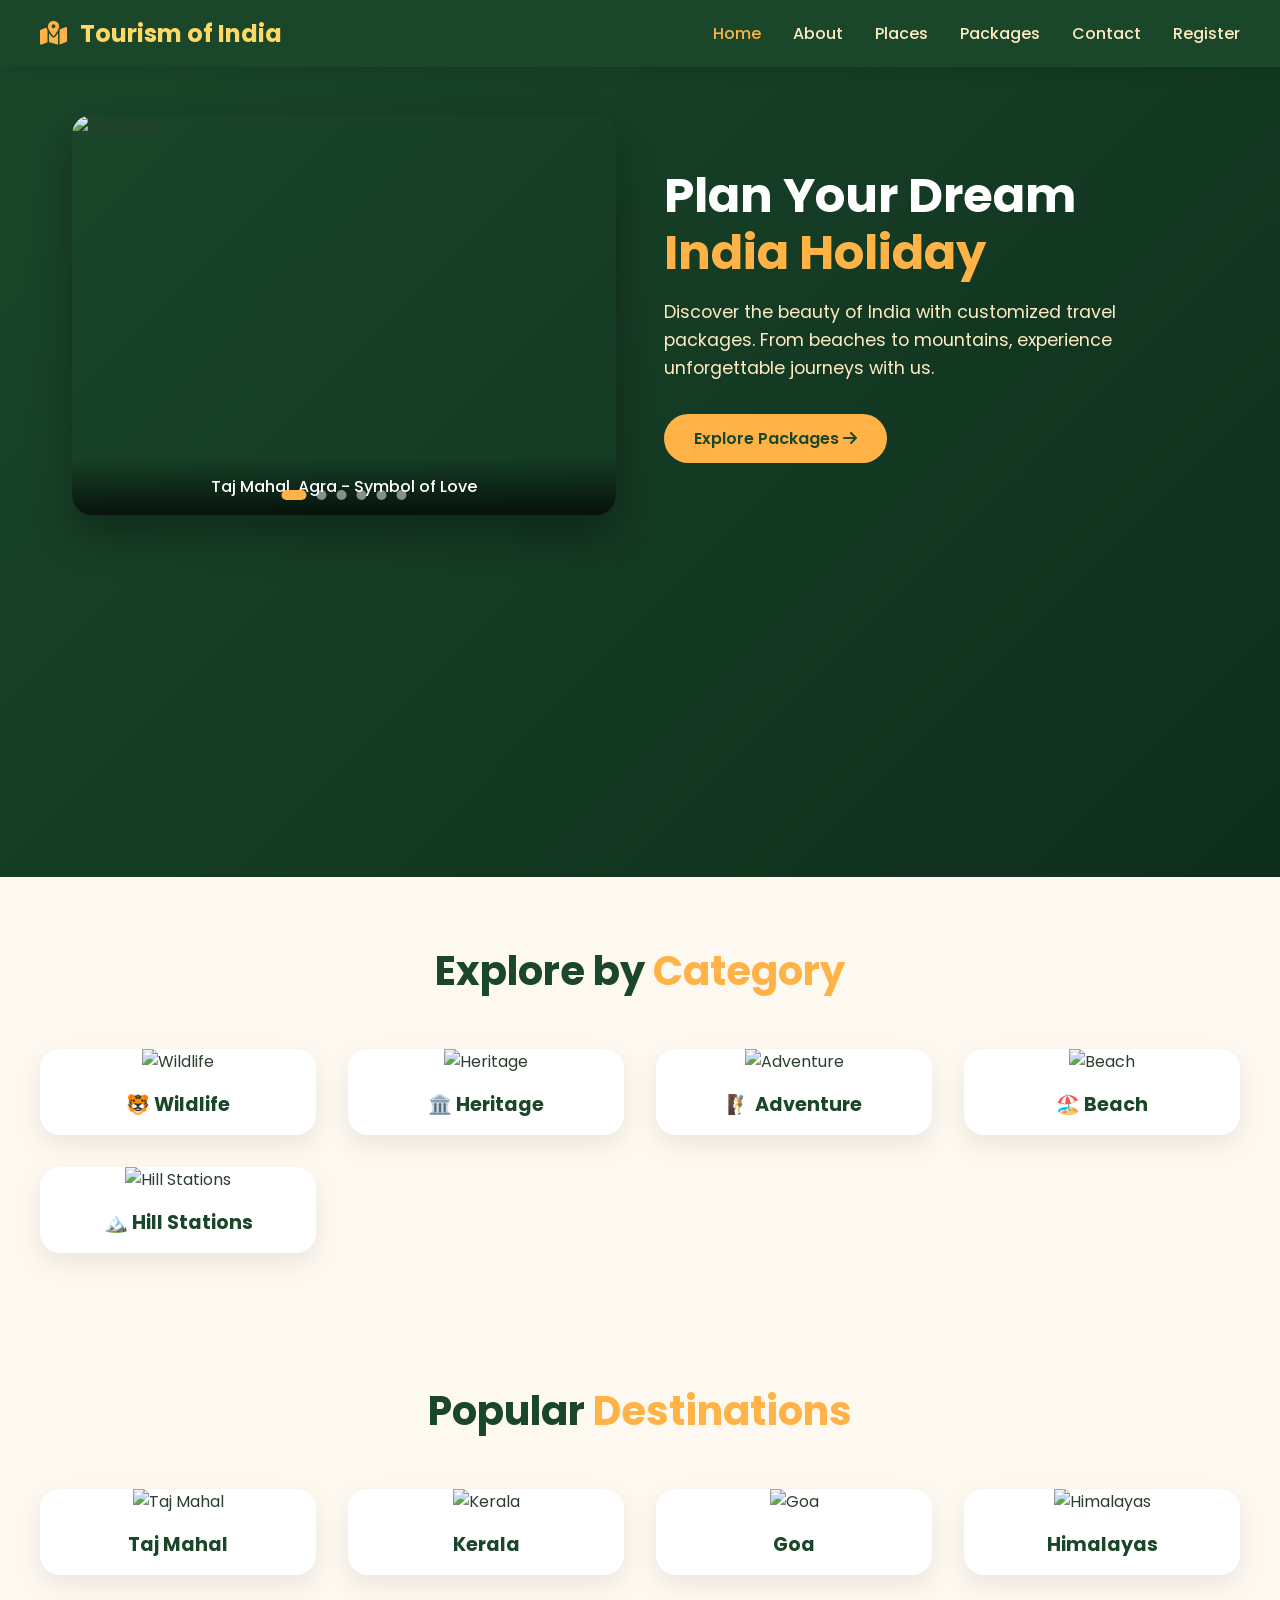
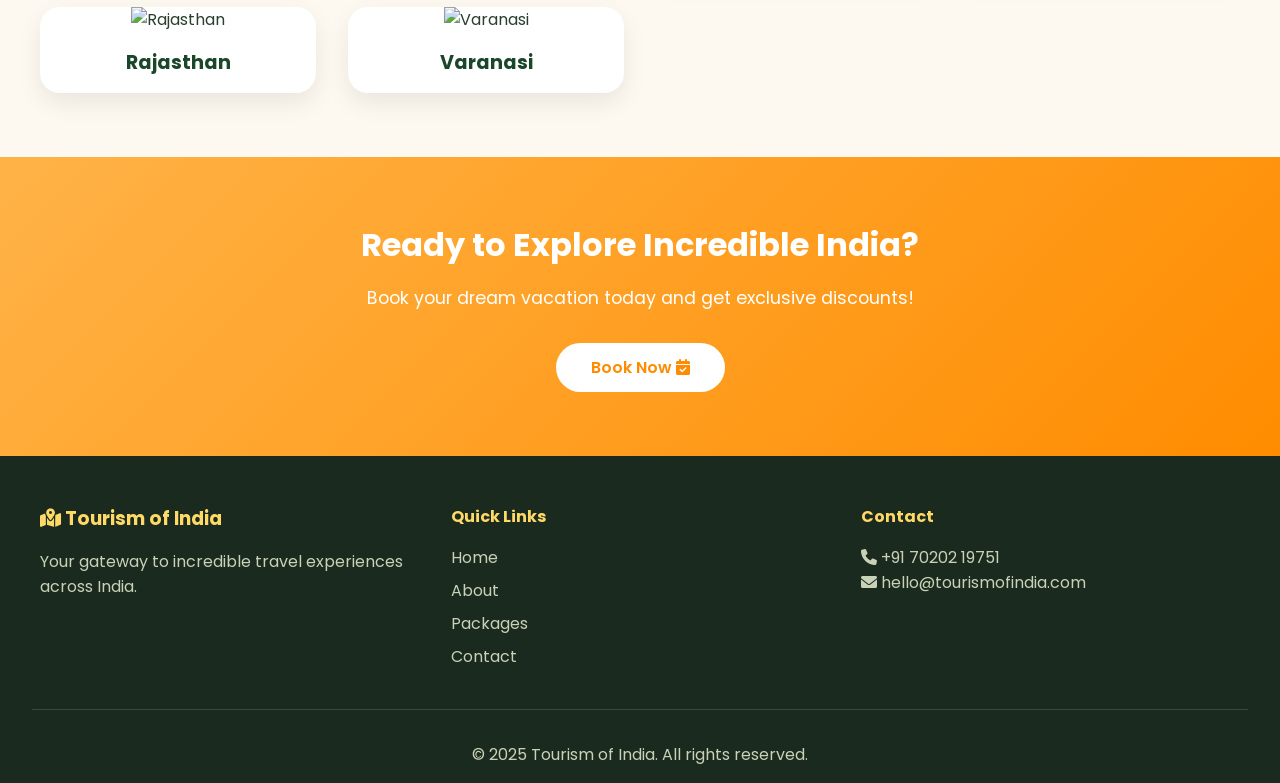
==== index.html @ aed5aa7e "Add files via upload" ====
<!DOCTYPE html>
<html lang="en">
<head>
  <meta charset="UTF-8">
  <meta name="viewport" content="width=device-width, initial-scale=1.0, viewport-fit=cover">
  <title>Incredible India | Tourism of India</title>

  <!-- SEO -->
  <meta name="description" content="Explore the best tourism destinations in India including Taj Mahal, Kerala, Goa, Rajasthan and more. Book amazing travel packages.">
  <meta name="keywords" content="India tourism, travel India, Goa, Kerala, Taj Mahal, Rajasthan tour">
  <meta name="author" content="Tourism of India">

  <!-- Favicon -->
  <link rel="icon" href="https://cdn-icons-png.flaticon.com/512/684/684908.png">

  <!-- Fonts & Icons -->
  <link rel="preconnect" href="https://fonts.googleapis.com">
  <link rel="preconnect" href="https://fonts.gstatic.com" crossorigin>
  <link href="https://fonts.googleapis.com/css2?family=Poppins:wght@300;400;500;600;700;800&display=swap" rel="stylesheet">
  <link rel="stylesheet" href="https://cdnjs.cloudflare.com/ajax/libs/font-awesome/6.0.0/css/all.min.css">

  <style>
    * {
      margin: 0;
      padding: 0;
      box-sizing: border-box;
    }

    body {
      font-family: 'Poppins', sans-serif;
      background: #fef9f0;
      color: #2c3e2f;
      overflow-x: hidden;
    }

    /* ================= NAVBAR ================= */
    .navbar {
      background: #1a472a;
      padding: 1rem 2rem;
      position: sticky;
      top: 0;
      z-index: 1000;
      box-shadow: 0 4px 15px rgba(0,0,0,0.1);
    }
    .nav-container {
      max-width: 1200px;
      margin: 0 auto;
      display: flex;
      justify-content: space-between;
      align-items: center;
      flex-wrap: wrap;
    }
    .logo {
      font-size: 1.5rem;
      font-weight: 700;
      color: #ffd966;
    }
    .logo i {
      margin-right: 8px;
      color: #ffb347;
    }
    .nav-links {
      display: flex;
      gap: 2rem;
      list-style: none;
    }
    .nav-links a {
      text-decoration: none;
      color: #ffebc2;
      font-weight: 500;
      transition: 0.3s;
      font-size: 1rem;
    }
    .nav-links a:hover, .nav-links a.active {
      color: #ffb347;
    }
    .hamburger {
      display: none;
      font-size: 1.5rem;
      color: white;
      cursor: pointer;
    }

    /* ================= HERO SECTION ================= */
    .hero {
      min-height: 90vh;
      background: linear-gradient(135deg, #1a472a, #0e2e1c);
      position: relative;
      overflow: hidden;
    }
    .hero-grid {
      max-width: 1200px;
      margin: 0 auto;
      padding: 3rem 2rem;
      display: grid;
      grid-template-columns: 1fr 1fr;
      gap: 3rem;
      align-items: center;
    }
    .hero-slider {
      position: relative;
      border-radius: 20px;
      overflow: hidden;
      box-shadow: 0 20px 40px rgba(0,0,0,0.3);
    }
    .slider-container {
      position: relative;
      height: 400px;
    }
    .slide {
      position: absolute;
      top: 0;
      left: 0;
      width: 100%;
      height: 100%;
      opacity: 0;
      transition: opacity 0.5s ease;
    }
    .slide.active {
      opacity: 1;
    }
    .slide img {
      width: 100%;
      height: 100%;
      object-fit: cover;
    }
    .slide-caption {
      position: absolute;
      bottom: 0;
      left: 0;
      right: 0;
      background: linear-gradient(transparent, rgba(0,0,0,0.7));
      color: white;
      padding: 1rem;
      text-align: center;
      font-weight: 500;
    }
    .slider-dots {
      position: absolute;
      bottom: 15px;
      left: 50%;
      transform: translateX(-50%);
      display: flex;
      gap: 10px;
      z-index: 10;
    }
    .dot {
      width: 10px;
      height: 10px;
      border-radius: 50%;
      background: rgba(255,255,255,0.5);
      cursor: pointer;
      transition: 0.3s;
    }
    .dot.active {
      background: #ffb347;
      width: 25px;
      border-radius: 10px;
    }
    .hero-content h1 {
      font-size: 3rem;
      color: white;
      margin-bottom: 1rem;
      line-height: 1.2;
    }
    .hero-content h1 span {
      color: #ffb347;
    }
    .hero-content p {
      font-size: 1.1rem;
      color: #ffebc2;
      margin-bottom: 2rem;
      line-height: 1.6;
    }
    .btn-primary {
      display: inline-block;
      background: #ffb347;
      color: #1a472a;
      padding: 12px 30px;
      border-radius: 50px;
      text-decoration: none;
      font-weight: 600;
      transition: 0.3s;
    }
    .btn-primary:hover {
      background: #e67e22;
      color: white;
      transform: translateX(5px);
    }

    /* ================= CATEGORIES ================= */
    .categories, .highlights {
      padding: 4rem 2rem;
    }
    .container {
      max-width: 1200px;
      margin: 0 auto;
    }
    .section-title {
      text-align: center;
      font-size: 2.5rem;
      margin-bottom: 3rem;
      color: #1a472a;
    }
    .section-title span {
      color: #ffb347;
    }
    .categories-grid, .highlights-grid {
      display: grid;
      grid-template-columns: repeat(auto-fit, minmax(220px, 1fr));
      gap: 2rem;
    }
    .category-card, .highlight-card {
      background: white;
      border-radius: 20px;
      overflow: hidden;
      box-shadow: 0 10px 25px rgba(0,0,0,0.08);
      transition: all 0.3s ease;
      cursor: pointer;
      text-align: center;
    }
    .category-card:hover, .highlight-card:hover {
      transform: translateY(-10px);
      box-shadow: 0 20px 35px rgba(0,0,0,0.15);
    }
    .category-card img, .highlight-card img {
      width: 100%;
      height: 200px;
      object-fit: cover;
      transition: 0.3s;
    }
    .category-card h3, .highlight-card h3 {
      padding: 1rem;
      font-size: 1.2rem;
      color: #1a472a;
    }

    /* ================= CTA SECTION ================= */
    .cta-section {
      background: linear-gradient(135deg, #ffb347, #ff8c00);
      padding: 4rem 2rem;
      text-align: center;
      color: white;
    }
    .cta-section h2 {
      font-size: 2rem;
      margin-bottom: 1rem;
    }
    .cta-section p {
      font-size: 1.1rem;
      margin-bottom: 2rem;
    }
    .btn-cta {
      background: white;
      color: #ff8c00;
      padding: 12px 35px;
      border-radius: 50px;
      text-decoration: none;
      font-weight: 600;
      transition: 0.3s;
      display: inline-block;
    }
    .btn-cta:hover {
      background: #1a472a;
      color: white;
      transform: scale(1.05);
    }

    /* ================= MODAL ================= */
    .modal-overlay {
      position: fixed;
      top: 0;
      left: 0;
      width: 100%;
      height: 100%;
      background: rgba(0,0,0,0.85);
      backdrop-filter: blur(5px);
      z-index: 2000;
      display: flex;
      align-items: center;
      justify-content: center;
      visibility: hidden;
      opacity: 0;
      transition: all 0.3s ease;
    }
    .modal-overlay.active {
      visibility: visible;
      opacity: 1;
    }
    .modal-container {
      background: white;
      max-width: 600px;
      width: 90%;
      border-radius: 30px;
      max-height: 90vh;
      overflow-y: auto;
      animation: fadeUp 0.3s ease;
    }
    @keyframes fadeUp {
      from {
        opacity: 0;
        transform: translateY(40px);
      }
      to {
        opacity: 1;
        transform: translateY(0);
      }
    }
    .modal-header {
      background: linear-gradient(135deg, #1a472a, #2b5e3b);
      color: white;
      padding: 1.2rem 1.8rem;
      display: flex;
      justify-content: space-between;
      align-items: center;
      border-radius: 30px 30px 0 0;
    }
    .modal-header h2 {
      font-size: 1.4rem;
    }
    .close-modal {
      background: none;
      border: none;
      font-size: 2rem;
      color: white;
      cursor: pointer;
    }
    .modal-body {
      padding: 1.5rem;
    }
    .modal-img {
      width: 100%;
      height: 200px;
      object-fit: cover;
      border-radius: 15px;
      margin-bottom: 1rem;
    }
    .modal-price {
      font-size: 1.8rem;
      font-weight: bold;
      color: #ff8c00;
      margin: 1rem 0;
    }
    .info-grid {
      background: #f8f4ea;
      padding: 1rem;
      border-radius: 15px;
      margin: 1rem 0;
      display: grid;
      grid-template-columns: repeat(auto-fit, minmax(200px,1fr));
      gap: 0.8rem;
    }
    .info-item {
      display: flex;
      align-items: center;
      gap: 8px;
      font-size: 0.9rem;
    }
    .info-item i {
      color: #ffb347;
    }
    .booking-form input, .booking-form select {
      width: 100%;
      padding: 10px;
      margin: 8px 0;
      border-radius: 10px;
      border: 1px solid #ddd;
    }
    .book-btn {
      background: #ffb347;
      border: none;
      padding: 12px;
      font-weight: bold;
      border-radius: 30px;
      width: 100%;
      cursor: pointer;
      margin-top: 15px;
    }
    .book-btn:hover {
      background: #e67e22;
      color: white;
    }
    .success-msg {
      background: #d4edda;
      color: #155724;
      padding: 10px;
      border-radius: 10px;
      text-align: center;
      margin-top: 10px;
    }

    /* ================= FOOTER ================= */
    .footer {
      background: #1a2a1f;
      color: #c9d1b7;
      padding: 3rem 2rem 1rem;
    }
    .footer-container {
      max-width: 1200px;
      margin: 0 auto;
      display: grid;
      grid-template-columns: repeat(auto-fit, minmax(250px, 1fr));
      gap: 2rem;
    }
    .footer-col h3, .footer-col h4 {
      color: #ffd966;
      margin-bottom: 1rem;
    }
    .footer-col ul {
      list-style: none;
    }
    .footer-col ul li {
      margin-bottom: 0.5rem;
    }
    .footer-col ul li a {
      color: #c9d1b7;
      text-decoration: none;
    }
    .footer-col ul li a:hover {
      color: #ffb347;
    }
    .footer-bottom {
      text-align: center;
      padding-top: 2rem;
      margin-top: 2rem;
      border-top: 1px solid #3a4a3a;
    }

    @media (max-width: 768px) {
      .hero-grid {
        grid-template-columns: 1fr;
      }
      .nav-links {
        display: none;
        position: absolute;
        top: 70px;
        left: 0;
        right: 0;
        background: #1a472a;
        flex-direction: column;
        padding: 1rem;
        text-align: center;
        gap: 1rem;
      }
      .nav-links.show {
        display: flex;
      }
      .hamburger {
        display: block;
      }
      .section-title {
        font-size: 1.8rem;
      }
      .hero-content h1 {
        font-size: 2rem;
      }
    }
  </style>
</head>

<body>

<!-- ================= NAVBAR ================= -->
<nav class="navbar">
  <div class="nav-container">
    <div class="logo">
      <i class="fas fa-map-marked-alt"></i>
      Tourism of India
    </div>
    <ul class="nav-links" id="navLinks">
      <li><a href="index.html" class="active">Home</a></li>
      <li><a href="about.html">About</a></li>
      <li><a href="places.html">Places</a></li>
      <li><a href="package.html">Packages</a></li>
      <li><a href="contact.html">Contact</a></li>
      <li><a href="register.html">Register</a></li>
    </ul>
    <div class="hamburger" id="hamburger">
      <i class="fas fa-bars"></i>
    </div>
  </div>
</nav>

<!-- ================= HERO SECTION ================= -->
<section class="hero">
  <div class="hero-grid">
    <div class="hero-slider">
      <div class="slider-container" id="heroSlider">
        <div class="slide active">
          <img src="images/tajmahal.jpg" alt="Taj Mahal">
          <div class="slide-caption">Taj Mahal, Agra - Symbol of Love</div>
        </div>
        <div class="slide">
          <img src="images/kerala-backwaters.jpg" alt="Kerala Backwaters">
          <div class="slide-caption">Kerala - God's Own Country</div>
        </div>
        <div class="slide">
          <img src="images/beachGoa.jpg" alt="Goa Beach">
          <div class="slide-caption">Goa - Beach Paradise</div>
        </div>
        <div class="slide">
          <img src="images/himalayas.jpg" alt="Himalayas">
          <div class="slide-caption">Himalayas - The Abode of Snow</div>
        </div>
        <div class="slide">
          <img src="images/rajasthanfort.jpg" alt="Rajasthan">
          <div class="slide-caption">Rajasthan - Royal Heritage</div>
        </div>
        <div class="slide">
          <img src="images/Spiritual.jpg" alt="Varanasi">
          <div class="slide-caption">Varanasi - Spiritual Capital</div>
        </div>
      </div>
      <div class="slider-dots" id="sliderDots"></div>
    </div>
    <div class="hero-content">
      <h1>Plan Your Dream <span>India Holiday</span></h1>
      <p>Discover the beauty of India with customized travel packages. From beaches to mountains, experience unforgettable journeys with us.</p>
      <a href="package.html" class="btn-primary">
        Explore Packages <i class="fas fa-arrow-right"></i>
      </a>
    </div>
  </div>
</section>

<!-- ================= CATEGORIES ================= -->
<section class="categories">
  <div class="container">
    <h2 class="section-title">Explore by <span>Category</span></h2>
    <div class="categories-grid">
      <div class="category-card" data-place="Wildlife Sanctuaries">
        <img src="images/wildlife.jpg" alt="Wildlife">
        <h3>🐯 Wildlife</h3>
      </div>
      <div class="category-card" data-place="Heritage Sites">
        <img src="images/heritage1.jpg" alt="Heritage">
        <h3>🏛️ Heritage</h3>
      </div>
      <div class="category-card" data-place="Adventure Sports">
        <img src="images/adventure.jpg" alt="Adventure">
        <h3>🧗 Adventure</h3>
      </div>
      <div class="category-card" data-place="Beach Destinations">
        <img src="images/beachGoa.jpg" alt="Beach">
        <h3>🏖️ Beach</h3>
      </div>
      <div class="category-card" data-place="Hill Stations">
        <img src="images/hillsstation.jpg" alt="Hill Stations">
        <h3>🏔️ Hill Stations</h3>
      </div>
    </div>
  </div>
</section>

<!-- ================= HIGHLIGHTS ================= -->
<section class="highlights">
  <div class="container">
    <h2 class="section-title">Popular <span>Destinations</span></h2>
    <div class="highlights-grid">
      <div class="highlight-card" data-place="Taj Mahal">
        <img src="images/tajmahal.jpg" alt="Taj Mahal">
        <h3>Taj Mahal</h3>
      </div>
      <div class="highlight-card" data-place="Kerala Backwaters">
        <img src="images/kerala-backwaters.jpg" alt="Kerala">
        <h3>Kerala</h3>
      </div>
      <div class="highlight-card" data-place="Goa Beaches">
        <img src="images/beachGoa.jpg" alt="Goa">
        <h3>Goa</h3>
      </div>
      <div class="highlight-card" data-place="Himalayas">
        <img src="images/himalayas.jpg" alt="Himalayas">
        <h3>Himalayas</h3>
      </div>
      <div class="highlight-card" data-place="Rajasthan Desert">
        <img src="images/rajasthanfort.jpg" alt="Rajasthan">
        <h3>Rajasthan</h3>
      </div>
      <div class="highlight-card" data-place="Varanasi Ghats">
        <img src="images/Spiritual.jpg" alt="Varanasi">
        <h3>Varanasi</h3>
      </div>
    </div>
  </div>
</section>

<!-- ================= CALL TO ACTION ================= -->
<section class="cta-section">
  <h2>Ready to Explore Incredible India?</h2>
  <p>Book your dream vacation today and get exclusive discounts!</p>
  <a href="package.html" class="btn-cta">Book Now <i class="fas fa-calendar-check"></i></a>
</section>

<!-- ================= FOOTER ================= -->
<footer class="footer">
  <div class="footer-container">
    <div class="footer-col">
      <h3><i class="fas fa-map-marked-alt"></i> Tourism of India</h3>
      <p>Your gateway to incredible travel experiences across India.</p>
    </div>
    <div class="footer-col">
      <h4>Quick Links</h4>
      <ul>
        <li><a href="index.html">Home</a></li>
        <li><a href="about.html">About</a></li>
        <li><a href="package.html">Packages</a></li>
        <li><a href="contact.html">Contact</a></li>
      </ul>
    </div>
    <div class="footer-col">
      <h4>Contact</h4>
      <p><i class="fas fa-phone"></i> +91 70202 19751</p>
      <p><i class="fas fa-envelope"></i> hello@tourismofindia.com</p>
    </div>
  </div>
  <div class="footer-bottom">
    <p>© 2025 Tourism of India. All rights reserved.</p>
  </div>
</footer>

<!-- ================= MODAL ================= -->
<div id="placeModal" class="modal-overlay">
  <div class="modal-container">
    <div class="modal-header">
      <h2 id="modalPlaceName">Place Name</h2>
      <button class="close-modal" id="closeModalBtn">&times;</button>
    </div>
    <div class="modal-body">
      <img id="modalImg" class="modal-img" src="" alt="place">
      <p id="modalDesc" class="modal-desc"></p>
      <div id="infoHighlights" class="info-grid"></div>
      <div class="modal-price" id="modalPrice"></div>
      <div class="booking-form">
        <h3><i class="fas fa-chair"></i> Book Your Seat Now</h3>
        <input type="text" id="visitorName" placeholder="Full Name" required>
        <input type="email" id="visitorEmail" placeholder="Email ID" required>
        <select id="seatCount">
          <option value="1">1 Seat</option>
          <option value="2">2 Seats</option>
          <option value="3">3 Seats</option>
          <option value="4">4 Seats</option>
          <option value="5">5 Seats</option>
          <option value="6">6 Seats</option>
        </select>
        <input type="date" id="travelDate" required>
        <button class="book-btn" id="confirmBooking">✅ Confirm Booking</button>
        <div id="bookingMsg"></div>
      </div>
    </div>
  </div>
</div>

<script>
  // ================= PLACES DATABASE =================
  const placesData = {
    "Taj Mahal": {
      img: "images/tajmahal.jpg",
      desc: "The Taj Mahal, an ivory-white marble mausoleum, was commissioned by Shah Jahan in 1632. It's one of the Seven Wonders of the World and a UNESCO World Heritage Site.",
      bestTime: "October to March",
      entryFee: "₹50 (Indians) / ₹1100 (Foreigners)",
      price: "₹1299",
      highlights: "Mughal architecture, Yamuna river view, Mehtab Bagh, Sunrise view"
    },
    "Kerala Backwaters": {
      img: "images/kerala-backwaters.jpg",
      desc: "The backwaters of Kerala are a network of brackish lagoons and lakes. Experience tranquility aboard a traditional houseboat.",
      bestTime: "September to March",
      entryFee: "Houseboat packages start at ₹4000",
      price: "₹1899",
      highlights: "Houseboat cruise, fresh seafood, ayurveda, paddy fields"
    },
    "Goa Beaches": {
      img: "images/beachGoa.jpg",
      desc: "Goa is famous for stunning beaches like Baga, Calangute, and Palolem. From water sports to Portuguese architecture, Goa offers perfect blend of relaxation and adventure.",
      bestTime: "November to February",
      entryFee: "Free entry to public beaches",
      price: "₹1499",
      highlights: "Water sports, beach shacks, night markets, Portuguese churches"
    },
    "Himalayas": {
      img: "images/himalayas.jpg",
      desc: "The Himalayas are home to some of the highest peaks in the world. Perfect for trekking, spiritual retreats, and breathtaking views.",
      bestTime: "April to June, September to November",
      entryFee: "Varies by location",
      price: "₹2499",
      highlights: "Trekking, mountain views, monasteries, adventure activities"
    },
    "Rajasthan Desert": {
      img: "images/rajasthanfort.jpg",
      desc: "Rajasthan offers royal palaces, desert safaris, and rich cultural heritage. Experience the vibrant colors of India.",
      bestTime: "October to March",
      entryFee: "Fort entry varies",
      price: "₹1999",
      highlights: "Desert safari, camel ride, royal palaces, folk dance"
    },
    "Varanasi Ghats": {
      img: "images/Spiritual.jpg",
      desc: "Varanasi, situated on the banks of River Ganga, is one of the oldest living cities. The Ganga Aarti is a mesmerizing spiritual experience.",
      bestTime: "October to March",
      entryFee: "Free, boat ride ~₹300",
      price: "₹999",
      highlights: "Ganga Aarti, boat ride, narrow alleyways, temples"
    },
    "Wildlife Sanctuaries": {
      img: "images/wildlife.jpg",
      desc: "India's wildlife sanctuaries are home to tigers, elephants, rhinos, and diverse flora and fauna.",
      bestTime: "October to March",
      entryFee: "₹100-₹500",
      price: "₹1499",
      highlights: "Jungle safari, tiger spotting, bird watching, nature trails"
    },
    "Heritage Sites": {
      img: "images/heritage1.jpg",
      desc: "India's heritage sites showcase ancient architecture, historical monuments, and rich cultural history.",
      bestTime: "October to March",
      entryFee: "Varies by monument",
      price: "₹1299",
      highlights: "Historical monuments, architecture, photography, cultural tours"
    },
    "Adventure Sports": {
      img: "images/adventure.jpg",
      desc: "Experience thrilling adventure activities like river rafting, paragliding, bungee jumping, and trekking.",
      bestTime: "September to June",
      entryFee: "Activity-based pricing",
      price: "₹1999",
      highlights: "River rafting, paragliding, trekking, camping, rock climbing"
    },
    "Beach Destinations": {
      img: "images/beachGoa.jpg",
      desc: "India's beaches offer sun, sand, water sports, and relaxing coastal experiences.",
      bestTime: "November to February",
      entryFee: "Free",
      price: "₹1299",
      highlights: "Swimming, water sports, sunset views, beach shacks"
    },
    "Hill Stations": {
      img: "images/hillsstation.jpg",
      desc: "Escape to India's beautiful hill stations with cool climate, scenic views, and peaceful surroundings.",
      bestTime: "March to June",
      entryFee: "Free",
      price: "₹1099",
      highlights: "Scenic views, nature walks, photography, local culture"
    }
  };

  // ================= MODAL FUNCTION =================
  function getGenericInfo(placeName) {
    return {
      img: "images/india-tourism.jpg",
      desc: `${placeName} is a beautiful tourist destination in India. Enjoy local culture, scenic views, and memorable experiences. Book your visit today!`,
      bestTime: "October to March",
      entryFee: "Varies by location",
      price: "₹999",
      highlights: "Local sightseeing, cultural heritage, scenic beauty"
    };
  }

  let currentPlace = null;
  const modal = document.getElementById('placeModal');
  const closeBtn = document.getElementById('closeModalBtn');

  function openPlaceModal(placeName) {
    const info = placesData[placeName] || getGenericInfo(placeName);
    currentPlace = { name: placeName, ...info };
    
    document.getElementById('modalPlaceName').innerText = placeName;
    document.getElementById('modalImg').src = info.img;
    document.getElementById('modalDesc').innerText = info.desc;
    document.getElementById('modalPrice').innerHTML = `💰 ${info.price} per person`;
    
    document.getElementById('infoHighlights').innerHTML = `
      <div class="info-item"><i class="fas fa-calendar-alt"></i> Best Time: ${info.bestTime}</div>
      <div class="info-item"><i class="fas fa-ticket-alt"></i> Entry: ${info.entryFee}</div>
      <div class="info-item"><i class="fas fa-star"></i> Highlights: ${info.highlights}</div>
    `;
    
    document.getElementById('visitorName').value = '';
    document.getElementById('visitorEmail').value = '';
    document.getElementById('travelDate').value = '';
    document.getElementById('bookingMsg').innerHTML = '';
    
    const today = new Date().toISOString().split('T')[0];
    document.getElementById('travelDate').min = today;
    
    modal.classList.add('active');
  }

  function closeModal() {
    modal.classList.remove('active');
  }

  // ================= BOOKING HANDLER =================
  document.getElementById('confirmBooking').addEventListener('click', () => {
    const name = document.getElementById('visitorName').value;
    const email = document.getElementById('visitorEmail').value;
    const seats = document.getElementById('seatCount').value;
    const date = document.getElementById('travelDate').value;
    
    if (!name || !email || !date) {
      document.getElementById('bookingMsg').innerHTML = '<div style="background:#f8d7da; padding:10px; border-radius:10px; color:#721c24;">❌ Please fill all fields!</div>';
      return;
    }
    
    if (!email.includes('@')) {
      document.getElementById('bookingMsg').innerHTML = '<div style="background:#f8d7da; padding:10px; border-radius:10px; color:#721c24;">❌ Enter valid email!</div>';
      return;
    }
    
    const pricePerSeat = parseInt(currentPlace.price.replace('₹', ''));
    const total = pricePerSeat * parseInt(seats);
    
    document.getElementById('bookingMsg').innerHTML = `
      <div class="success-msg">
        ✅ <strong>Booking Confirmed!</strong><br>
        📍 ${currentPlace.name} | 🎫 ${seats} seat(s) | 💰 Total: ₹${total}<br>
        📧 Confirmation sent to ${email}<br>
        🙏 Thank you ${name}! Happy Journey with Tourism of India!
      </div>
    `;
    
    document.getElementById('visitorName').value = '';
    document.getElementById('visitorEmail').value = '';
    document.getElementById('seatCount').value = '1';
    document.getElementById('travelDate').value = '';
  });

  // ================= CLICK HANDLERS =================
  document.querySelectorAll('.highlight-card, .category-card').forEach(card => {
    card.addEventListener('click', () => {
      const placeName = card.getAttribute('data-place') || card.querySelector('h3')?.innerText.replace(/[🐯🏛️🧗🏖️🏔️]/g, '').trim();
      openPlaceModal(placeName);
    });
  });

  closeBtn.addEventListener('click', closeModal);
  modal.addEventListener('click', (e) => {
    if (e.target === modal) closeModal();
  });
  document.addEventListener('keydown', (e) => {
    if (e.key === 'Escape' && modal.classList.contains('active')) closeModal();
  });

  // ================= AUTO SLIDER =================
  let currentSlide = 0;
  const slides = document.querySelectorAll('.slide');
  const dotsContainer = document.getElementById('sliderDots');
  
  function createDots() {
    slides.forEach((_, index) => {
      const dot = document.createElement('div');
      dot.classList.add('dot');
      if(index === 0) dot.classList.add('active');
      dot.addEventListener('click', () => goToSlide(index));
      dotsContainer.appendChild(dot);
    });
  }
  
  function goToSlide(index) {
    slides.forEach(slide => slide.classList.remove('active'));
    document.querySelectorAll('.dot').forEach(dot => dot.classList.remove('active'));
    slides[index].classList.add('active');
    document.querySelectorAll('.dot')[index].classList.add('active');
    currentSlide = index;
  }
  
  function nextSlide() {
    currentSlide = (currentSlide + 1) % slides.length;
    goToSlide(currentSlide);
  }
  
  createDots();
  setInterval(nextSlide, 4000);
  
  // ================= HAMBURGER MENU =================
  const hamburger = document.getElementById('hamburger');
  const navLinks = document.getElementById('navLinks');
  
  hamburger.addEventListener('click', () => {
    navLinks.classList.toggle('show');
  });
  
  // ================= ACTIVE NAV LINK =================
  const currentPage = window.location.pathname.split("/").pop();
  document.querySelectorAll('.nav-links a').forEach(link => {
    if(link.getAttribute('href') === currentPage || (currentPage === "" && link.getAttribute('href') === "index.html")) {
      link.classList.add('active');
    }
  });
</script>

</body>
</html>
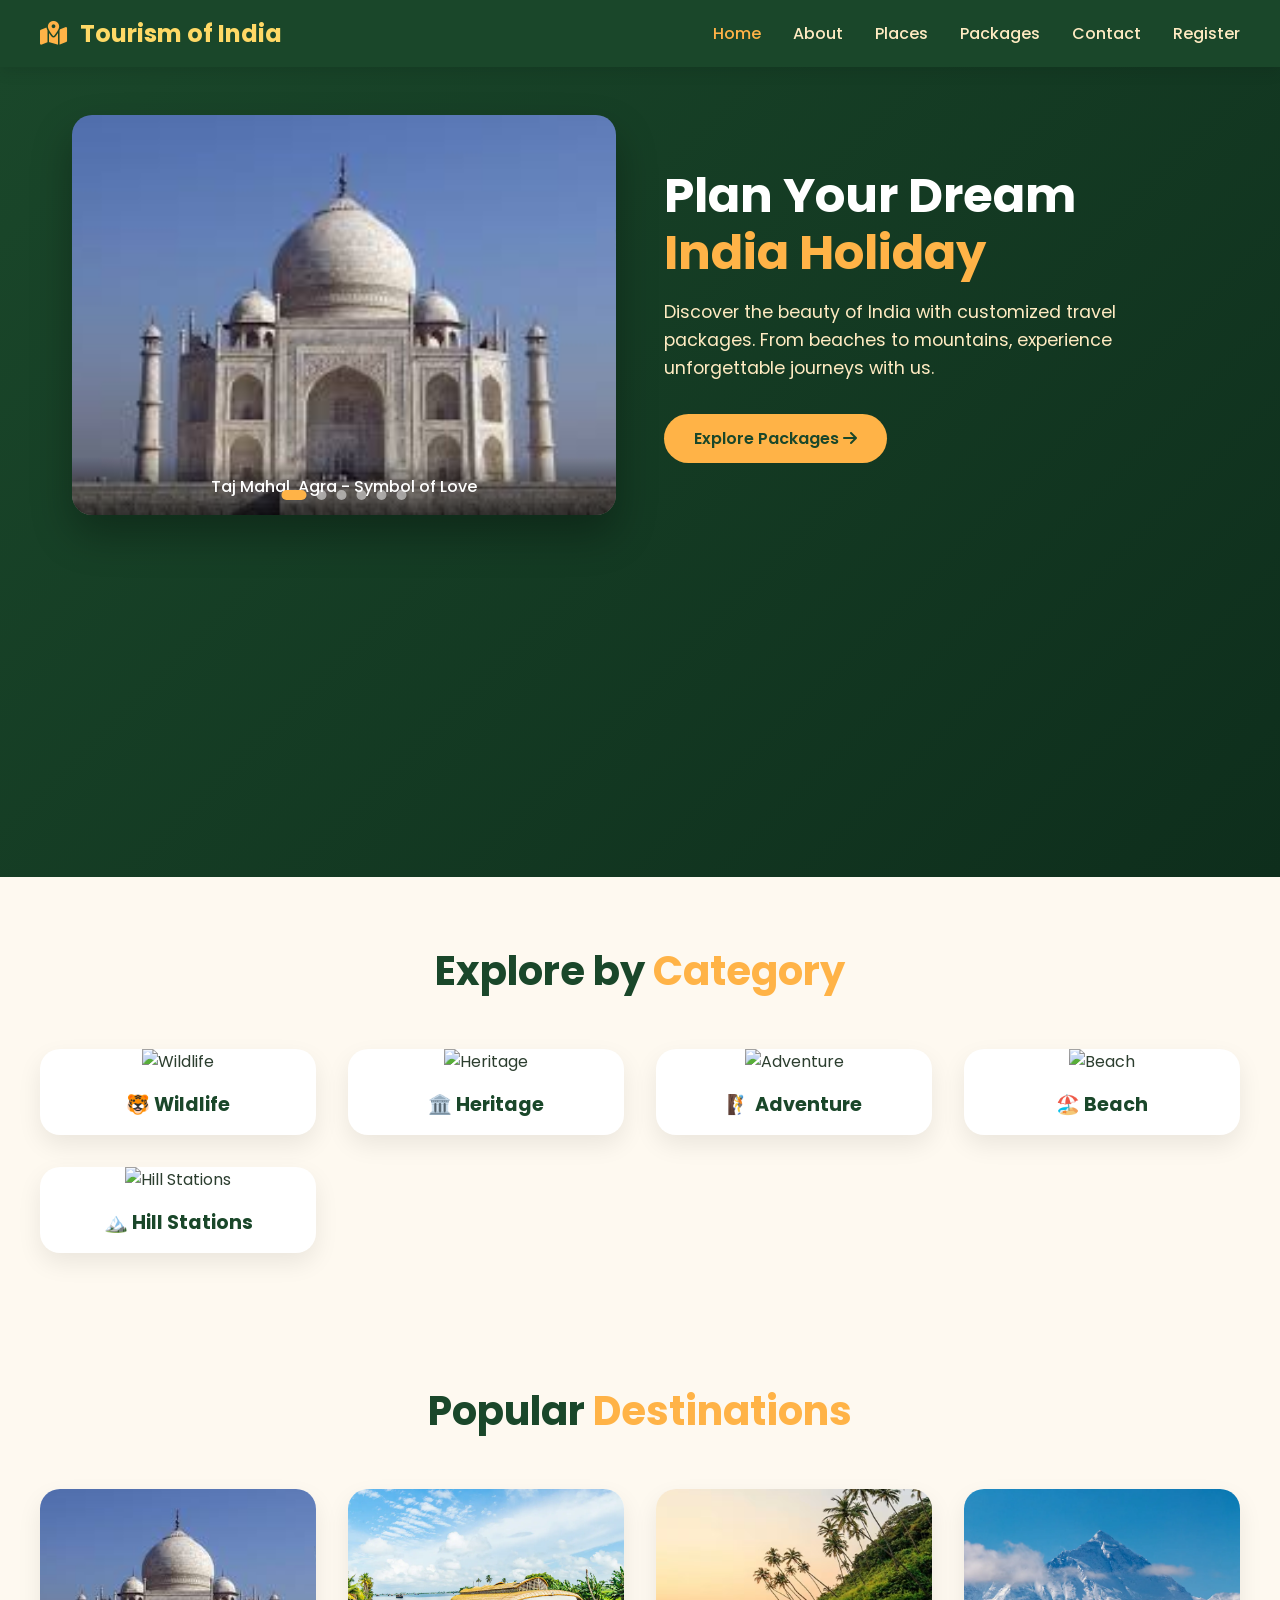
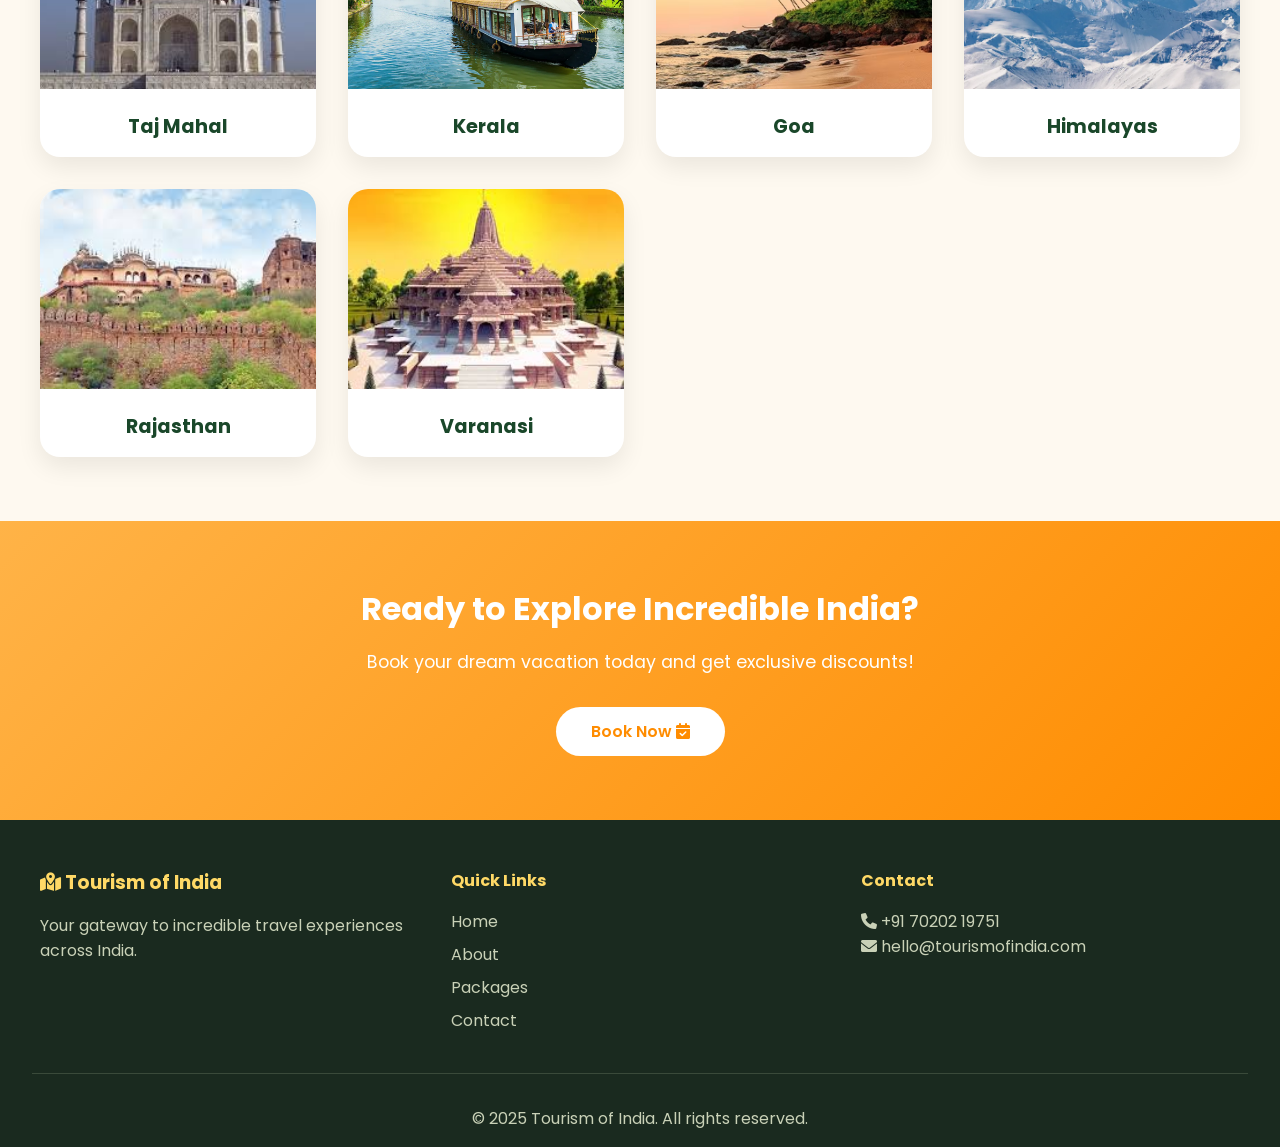
==== commit add0ec14: "Update index.html" ====
--- a/index.html
+++ b/index.html
@@ -487,27 +487,27 @@
     <div class="hero-slider">
       <div class="slider-container" id="heroSlider">
         <div class="slide active">
-          <img src="images/tajmahal.jpg" alt="Taj Mahal">
+          <img src="tajmahal.jpg" alt="Taj Mahal">
           <div class="slide-caption">Taj Mahal, Agra - Symbol of Love</div>
         </div>
         <div class="slide">
-          <img src="images/kerala-backwaters.jpg" alt="Kerala Backwaters">
+          <img src="kerala-backwaters.jpg" alt="Kerala Backwaters">
           <div class="slide-caption">Kerala - God's Own Country</div>
         </div>
         <div class="slide">
-          <img src="images/beachGoa.jpg" alt="Goa Beach">
+          <img src="beachGoa.jpg" alt="Goa Beach">
           <div class="slide-caption">Goa - Beach Paradise</div>
         </div>
         <div class="slide">
-          <img src="images/himalayas.jpg" alt="Himalayas">
+          <img src="himalayas.jpg" alt="Himalayas">
           <div class="slide-caption">Himalayas - The Abode of Snow</div>
         </div>
         <div class="slide">
-          <img src="images/rajasthanfort.jpg" alt="Rajasthan">
+          <img src="rajasthanfort.jpg" alt="Rajasthan">
           <div class="slide-caption">Rajasthan - Royal Heritage</div>
         </div>
         <div class="slide">
-          <img src="images/Spiritual.jpg" alt="Varanasi">
+          <img src="Spiritual.jpg" alt="Varanasi">
           <div class="slide-caption">Varanasi - Spiritual Capital</div>
         </div>
       </div>
@@ -558,27 +558,27 @@
     <h2 class="section-title">Popular <span>Destinations</span></h2>
     <div class="highlights-grid">
       <div class="highlight-card" data-place="Taj Mahal">
-        <img src="images/tajmahal.jpg" alt="Taj Mahal">
+        <img src="tajmahal.jpg" alt="Taj Mahal">
         <h3>Taj Mahal</h3>
       </div>
       <div class="highlight-card" data-place="Kerala Backwaters">
-        <img src="images/kerala-backwaters.jpg" alt="Kerala">
+        <img src="kerala-backwaters.jpg" alt="Kerala">
         <h3>Kerala</h3>
       </div>
       <div class="highlight-card" data-place="Goa Beaches">
-        <img src="images/beachGoa.jpg" alt="Goa">
+        <img src="beachGoa.jpg" alt="Goa">
         <h3>Goa</h3>
       </div>
       <div class="highlight-card" data-place="Himalayas">
-        <img src="images/himalayas.jpg" alt="Himalayas">
+        <img src="himalayas.jpg" alt="Himalayas">
         <h3>Himalayas</h3>
       </div>
       <div class="highlight-card" data-place="Rajasthan Desert">
-        <img src="images/rajasthanfort.jpg" alt="Rajasthan">
+        <img src="rajasthanfort.jpg" alt="Rajasthan">
         <h3>Rajasthan</h3>
       </div>
       <div class="highlight-card" data-place="Varanasi Ghats">
-        <img src="images/Spiritual.jpg" alt="Varanasi">
+        <img src="Spiritual.jpg" alt="Varanasi">
         <h3>Varanasi</h3>
       </div>
     </div>
@@ -890,4 +890,4 @@
 </script>
 
 </body>
-</html>+</html>
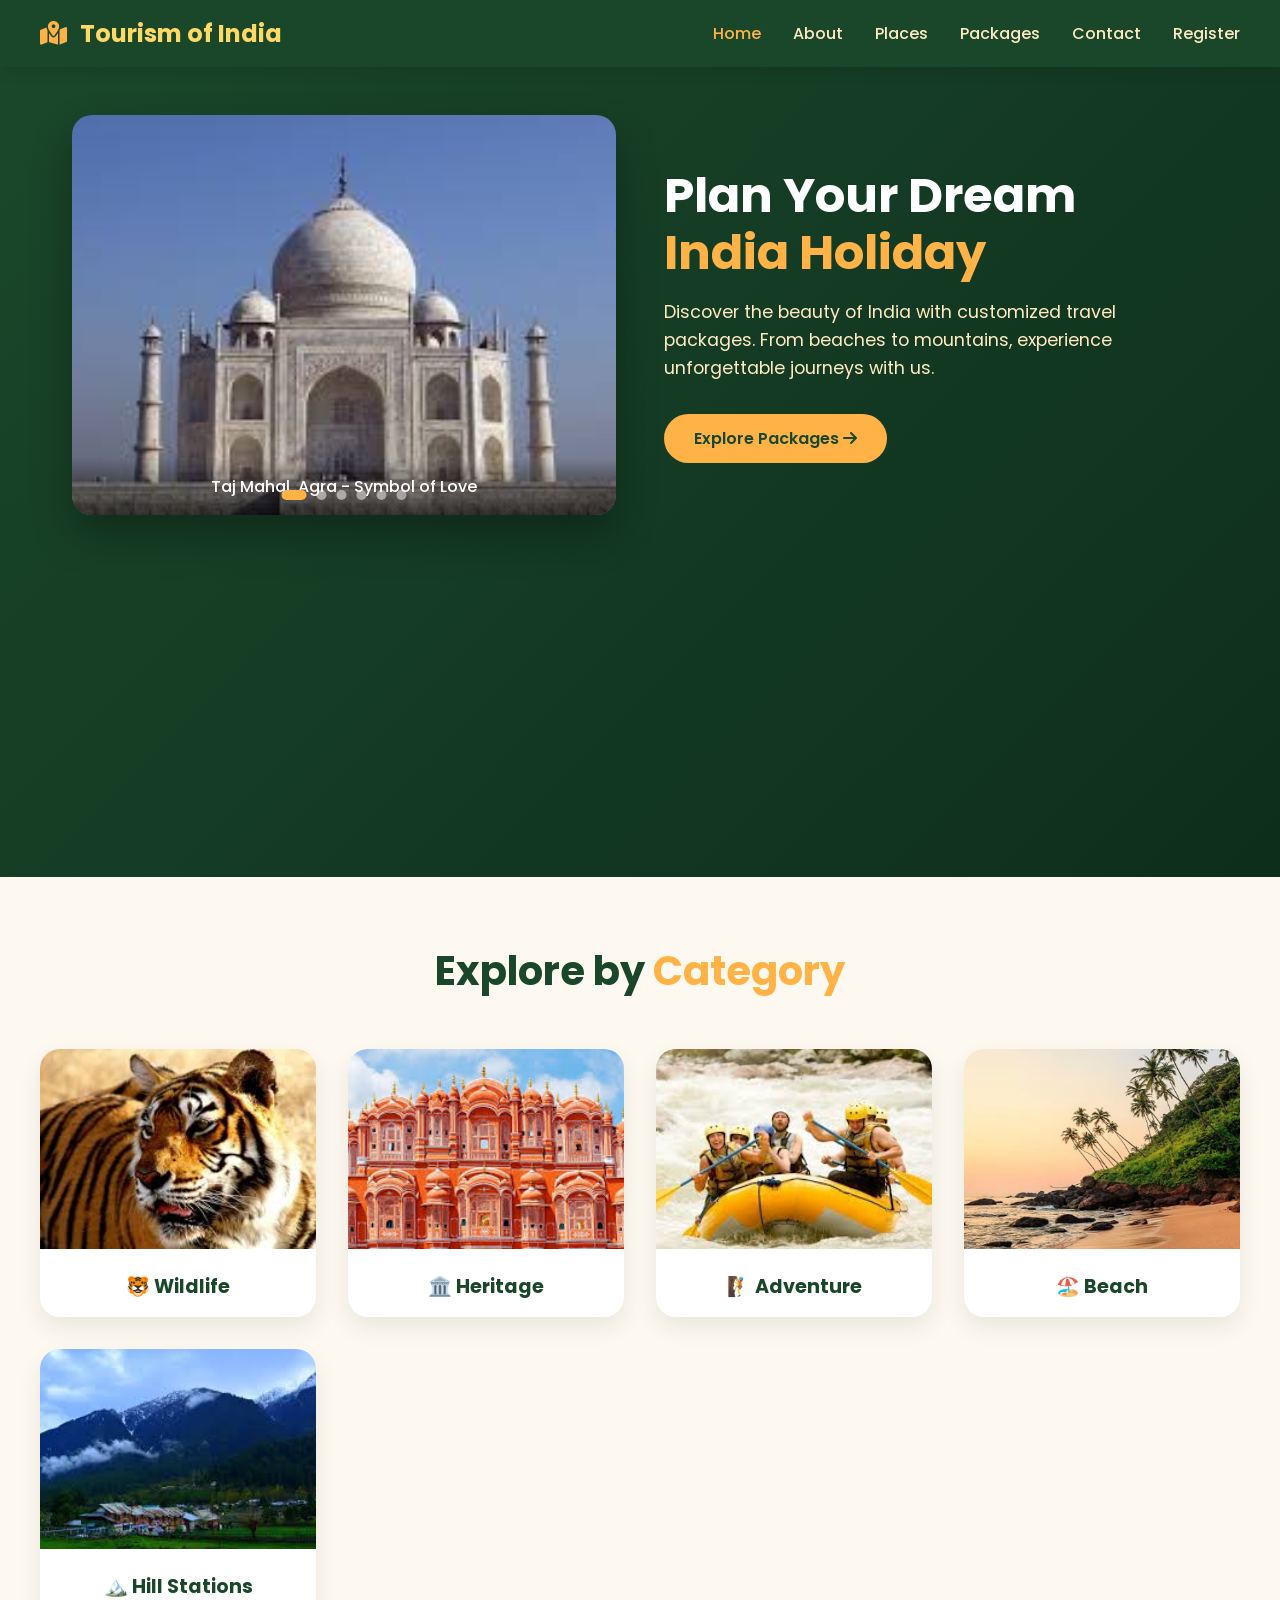
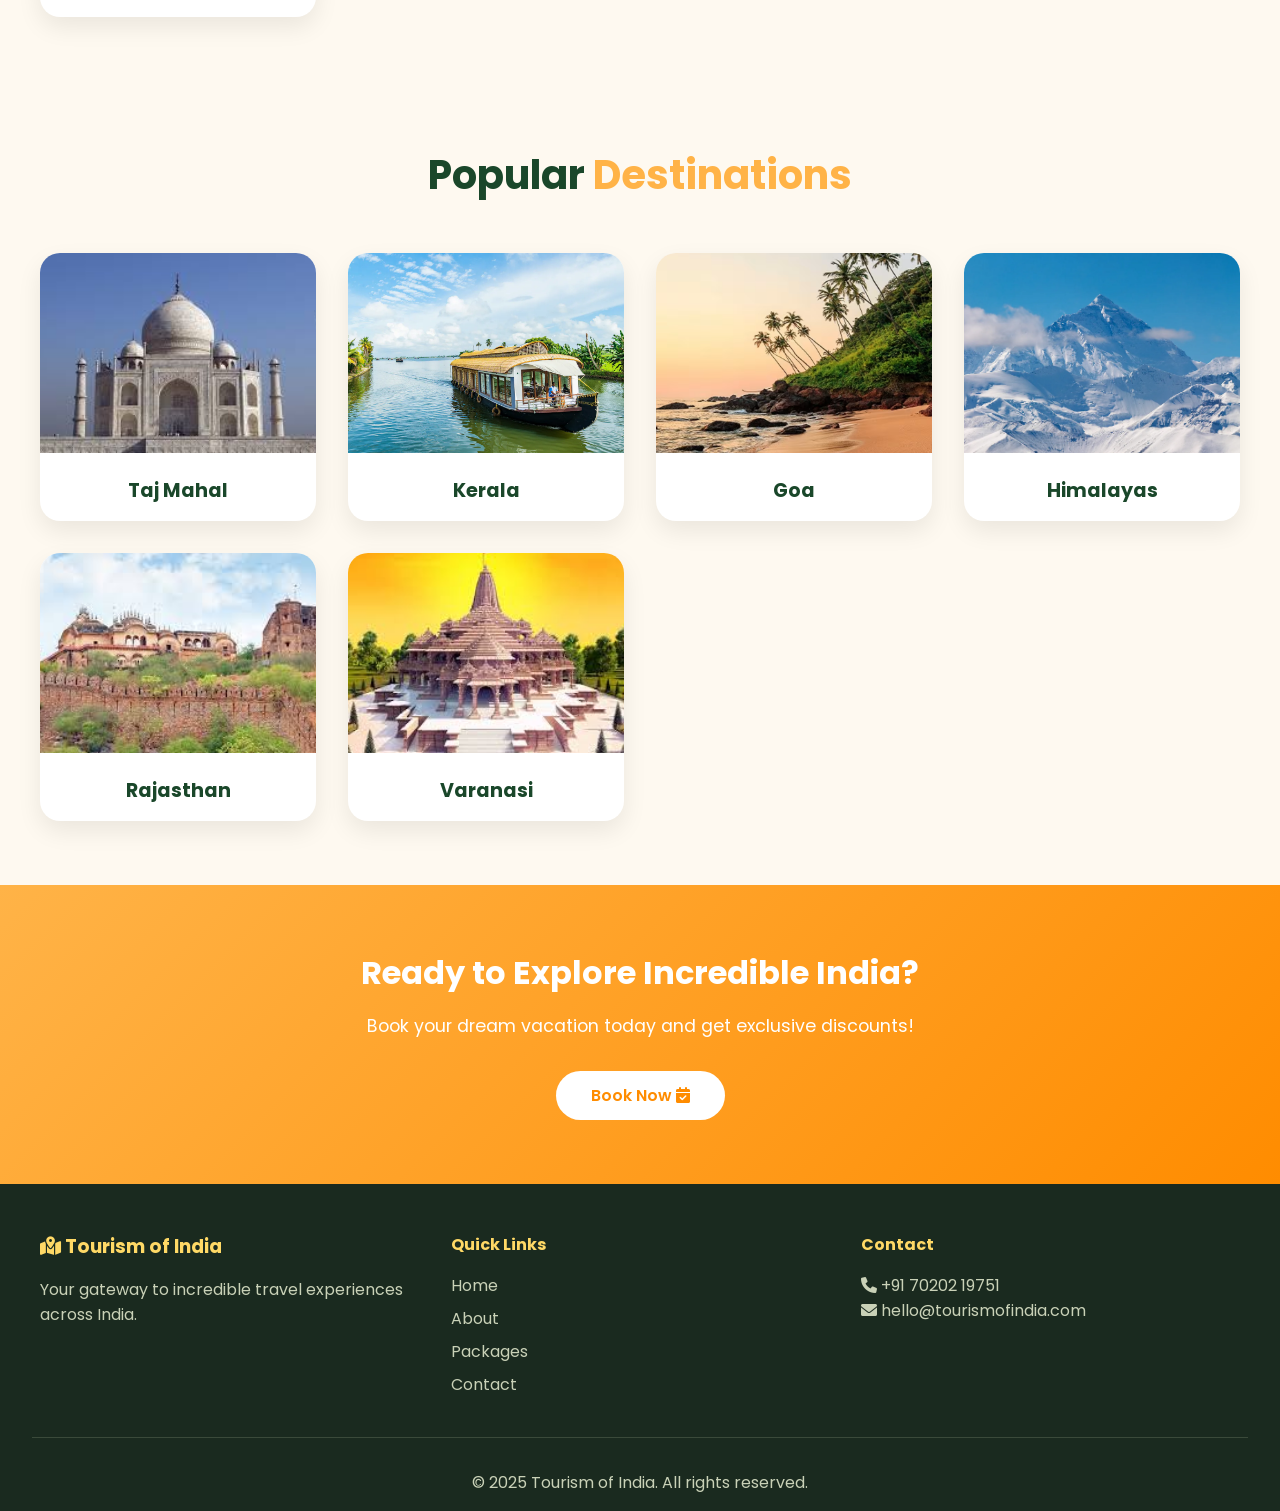
==== commit c99a341b: "Update index.html" ====
--- a/index.html
+++ b/index.html
@@ -5,15 +5,12 @@
   <meta name="viewport" content="width=device-width, initial-scale=1.0, viewport-fit=cover">
   <title>Incredible India | Tourism of India</title>
 
-  <!-- SEO -->
   <meta name="description" content="Explore the best tourism destinations in India including Taj Mahal, Kerala, Goa, Rajasthan and more. Book amazing travel packages.">
   <meta name="keywords" content="India tourism, travel India, Goa, Kerala, Taj Mahal, Rajasthan tour">
   <meta name="author" content="Tourism of India">
 
-  <!-- Favicon -->
   <link rel="icon" href="https://cdn-icons-png.flaticon.com/512/684/684908.png">
 
-  <!-- Fonts & Icons -->
   <link rel="preconnect" href="https://fonts.googleapis.com">
   <link rel="preconnect" href="https://fonts.gstatic.com" crossorigin>
   <link href="https://fonts.googleapis.com/css2?family=Poppins:wght@300;400;500;600;700;800&display=swap" rel="stylesheet">
@@ -33,7 +30,6 @@
       overflow-x: hidden;
     }
 
-    /* ================= NAVBAR ================= */
     .navbar {
       background: #1a472a;
       padding: 1rem 2rem;
@@ -81,7 +77,6 @@
       cursor: pointer;
     }
 
-    /* ================= HERO SECTION ================= */
     .hero {
       min-height: 90vh;
       background: linear-gradient(135deg, #1a472a, #0e2e1c);
@@ -188,7 +183,6 @@
       transform: translateX(5px);
     }
 
-    /* ================= CATEGORIES ================= */
     .categories, .highlights {
       padding: 4rem 2rem;
     }
@@ -235,7 +229,6 @@
       color: #1a472a;
     }
 
-    /* ================= CTA SECTION ================= */
     .cta-section {
       background: linear-gradient(135deg, #ffb347, #ff8c00);
       padding: 4rem 2rem;
@@ -266,7 +259,6 @@
       transform: scale(1.05);
     }
 
-    /* ================= MODAL ================= */
     .modal-overlay {
       position: fixed;
       top: 0;
@@ -389,7 +381,6 @@
       margin-top: 10px;
     }
 
-    /* ================= FOOTER ================= */
     .footer {
       background: #1a2a1f;
       color: #c9d1b7;
@@ -460,7 +451,6 @@
 
 <body>
 
-<!-- ================= NAVBAR ================= -->
 <nav class="navbar">
   <div class="nav-container">
     <div class="logo">
@@ -481,7 +471,6 @@
   </div>
 </nav>
 
-<!-- ================= HERO SECTION ================= -->
 <section class="hero">
   <div class="hero-grid">
     <div class="hero-slider">
@@ -523,36 +512,34 @@
   </div>
 </section>
 
-<!-- ================= CATEGORIES ================= -->
 <section class="categories">
   <div class="container">
     <h2 class="section-title">Explore by <span>Category</span></h2>
     <div class="categories-grid">
       <div class="category-card" data-place="Wildlife Sanctuaries">
-        <img src="images/wildlife.jpg" alt="Wildlife">
+        <img src="wildlife.jpg" alt="Wildlife">
         <h3>🐯 Wildlife</h3>
       </div>
       <div class="category-card" data-place="Heritage Sites">
-        <img src="images/heritage1.jpg" alt="Heritage">
+        <img src="heritage1.jpg" alt="Heritage">
         <h3>🏛️ Heritage</h3>
       </div>
       <div class="category-card" data-place="Adventure Sports">
-        <img src="images/adventure.jpg" alt="Adventure">
+        <img src="adventure.jpg" alt="Adventure">
         <h3>🧗 Adventure</h3>
       </div>
       <div class="category-card" data-place="Beach Destinations">
-        <img src="images/beachGoa.jpg" alt="Beach">
+        <img src="beachGoa.jpg" alt="Beach">
         <h3>🏖️ Beach</h3>
       </div>
       <div class="category-card" data-place="Hill Stations">
-        <img src="images/hillsstation.jpg" alt="Hill Stations">
+        <img src="hillsstation.jpg" alt="Hill Stations">
         <h3>🏔️ Hill Stations</h3>
       </div>
     </div>
   </div>
 </section>
 
-<!-- ================= HIGHLIGHTS ================= -->
 <section class="highlights">
   <div class="container">
     <h2 class="section-title">Popular <span>Destinations</span></h2>
@@ -585,14 +572,12 @@
   </div>
 </section>
 
-<!-- ================= CALL TO ACTION ================= -->
 <section class="cta-section">
   <h2>Ready to Explore Incredible India?</h2>
   <p>Book your dream vacation today and get exclusive discounts!</p>
   <a href="package.html" class="btn-cta">Book Now <i class="fas fa-calendar-check"></i></a>
 </section>
 
-<!-- ================= FOOTER ================= -->
 <footer class="footer">
   <div class="footer-container">
     <div class="footer-col">
@@ -619,7 +604,6 @@
   </div>
 </footer>
 
-<!-- ================= MODAL ================= -->
 <div id="placeModal" class="modal-overlay">
   <div class="modal-container">
     <div class="modal-header">
@@ -652,10 +636,9 @@
 </div>
 
 <script>
-  // ================= PLACES DATABASE =================
   const placesData = {
     "Taj Mahal": {
-      img: "images/tajmahal.jpg",
+      img: "tajmahal.jpg",
       desc: "The Taj Mahal, an ivory-white marble mausoleum, was commissioned by Shah Jahan in 1632. It's one of the Seven Wonders of the World and a UNESCO World Heritage Site.",
       bestTime: "October to March",
       entryFee: "₹50 (Indians) / ₹1100 (Foreigners)",
@@ -663,7 +646,7 @@
       highlights: "Mughal architecture, Yamuna river view, Mehtab Bagh, Sunrise view"
     },
     "Kerala Backwaters": {
-      img: "images/kerala-backwaters.jpg",
+      img: "kerala-backwaters.jpg",
       desc: "The backwaters of Kerala are a network of brackish lagoons and lakes. Experience tranquility aboard a traditional houseboat.",
       bestTime: "September to March",
       entryFee: "Houseboat packages start at ₹4000",
@@ -671,7 +654,7 @@
       highlights: "Houseboat cruise, fresh seafood, ayurveda, paddy fields"
     },
     "Goa Beaches": {
-      img: "images/beachGoa.jpg",
+      img: "beachGoa.jpg",
       desc: "Goa is famous for stunning beaches like Baga, Calangute, and Palolem. From water sports to Portuguese architecture, Goa offers perfect blend of relaxation and adventure.",
       bestTime: "November to February",
       entryFee: "Free entry to public beaches",
@@ -679,7 +662,7 @@
       highlights: "Water sports, beach shacks, night markets, Portuguese churches"
     },
     "Himalayas": {
-      img: "images/himalayas.jpg",
+      img: "himalayas.jpg",
       desc: "The Himalayas are home to some of the highest peaks in the world. Perfect for trekking, spiritual retreats, and breathtaking views.",
       bestTime: "April to June, September to November",
       entryFee: "Varies by location",
@@ -687,7 +670,7 @@
       highlights: "Trekking, mountain views, monasteries, adventure activities"
     },
     "Rajasthan Desert": {
-      img: "images/rajasthanfort.jpg",
+      img: "rajasthanfort.jpg",
       desc: "Rajasthan offers royal palaces, desert safaris, and rich cultural heritage. Experience the vibrant colors of India.",
       bestTime: "October to March",
       entryFee: "Fort entry varies",
@@ -695,7 +678,7 @@
       highlights: "Desert safari, camel ride, royal palaces, folk dance"
     },
     "Varanasi Ghats": {
-      img: "images/Spiritual.jpg",
+      img: "Spiritual.jpg",
       desc: "Varanasi, situated on the banks of River Ganga, is one of the oldest living cities. The Ganga Aarti is a mesmerizing spiritual experience.",
       bestTime: "October to March",
       entryFee: "Free, boat ride ~₹300",
@@ -703,7 +686,7 @@
       highlights: "Ganga Aarti, boat ride, narrow alleyways, temples"
     },
     "Wildlife Sanctuaries": {
-      img: "images/wildlife.jpg",
+      img: "wildlife.jpg",
       desc: "India's wildlife sanctuaries are home to tigers, elephants, rhinos, and diverse flora and fauna.",
       bestTime: "October to March",
       entryFee: "₹100-₹500",
@@ -711,7 +694,7 @@
       highlights: "Jungle safari, tiger spotting, bird watching, nature trails"
     },
     "Heritage Sites": {
-      img: "images/heritage1.jpg",
+      img: "heritage1.jpg",
       desc: "India's heritage sites showcase ancient architecture, historical monuments, and rich cultural history.",
       bestTime: "October to March",
       entryFee: "Varies by monument",
@@ -719,7 +702,7 @@
       highlights: "Historical monuments, architecture, photography, cultural tours"
     },
     "Adventure Sports": {
-      img: "images/adventure.jpg",
+      img: "adventure.jpg",
       desc: "Experience thrilling adventure activities like river rafting, paragliding, bungee jumping, and trekking.",
       bestTime: "September to June",
       entryFee: "Activity-based pricing",
@@ -727,7 +710,7 @@
       highlights: "River rafting, paragliding, trekking, camping, rock climbing"
     },
     "Beach Destinations": {
-      img: "images/beachGoa.jpg",
+      img: "beachGoa.jpg",
       desc: "India's beaches offer sun, sand, water sports, and relaxing coastal experiences.",
       bestTime: "November to February",
       entryFee: "Free",
@@ -735,7 +718,7 @@
       highlights: "Swimming, water sports, sunset views, beach shacks"
     },
     "Hill Stations": {
-      img: "images/hillsstation.jpg",
+      img: "hillsstation.jpg",
       desc: "Escape to India's beautiful hill stations with cool climate, scenic views, and peaceful surroundings.",
       bestTime: "March to June",
       entryFee: "Free",
@@ -744,10 +727,9 @@
     }
   };
 
-  // ================= MODAL FUNCTION =================
   function getGenericInfo(placeName) {
     return {
-      img: "images/india-tourism.jpg",
+      img: "tajmahal.jpg",
       desc: `${placeName} is a beautiful tourist destination in India. Enjoy local culture, scenic views, and memorable experiences. Book your visit today!`,
       bestTime: "October to March",
       entryFee: "Varies by location",
@@ -790,7 +772,6 @@
     modal.classList.remove('active');
   }
 
-  // ================= BOOKING HANDLER =================
   document.getElementById('confirmBooking').addEventListener('click', () => {
     const name = document.getElementById('visitorName').value;
     const email = document.getElementById('visitorEmail').value;
@@ -825,7 +806,6 @@
     document.getElementById('travelDate').value = '';
   });
 
-  // ================= CLICK HANDLERS =================
   document.querySelectorAll('.highlight-card, .category-card').forEach(card => {
     card.addEventListener('click', () => {
       const placeName = card.getAttribute('data-place') || card.querySelector('h3')?.innerText.replace(/[🐯🏛️🧗🏖️🏔️]/g, '').trim();
@@ -841,7 +821,6 @@
     if (e.key === 'Escape' && modal.classList.contains('active')) closeModal();
   });
 
-  // ================= AUTO SLIDER =================
   let currentSlide = 0;
   const slides = document.querySelectorAll('.slide');
   const dotsContainer = document.getElementById('sliderDots');
@@ -872,7 +851,6 @@
   createDots();
   setInterval(nextSlide, 4000);
   
-  // ================= HAMBURGER MENU =================
   const hamburger = document.getElementById('hamburger');
   const navLinks = document.getElementById('navLinks');
   
@@ -880,7 +858,6 @@
     navLinks.classList.toggle('show');
   });
   
-  // ================= ACTIVE NAV LINK =================
   const currentPage = window.location.pathname.split("/").pop();
   document.querySelectorAll('.nav-links a').forEach(link => {
     if(link.getAttribute('href') === currentPage || (currentPage === "" && link.getAttribute('href') === "index.html")) {
